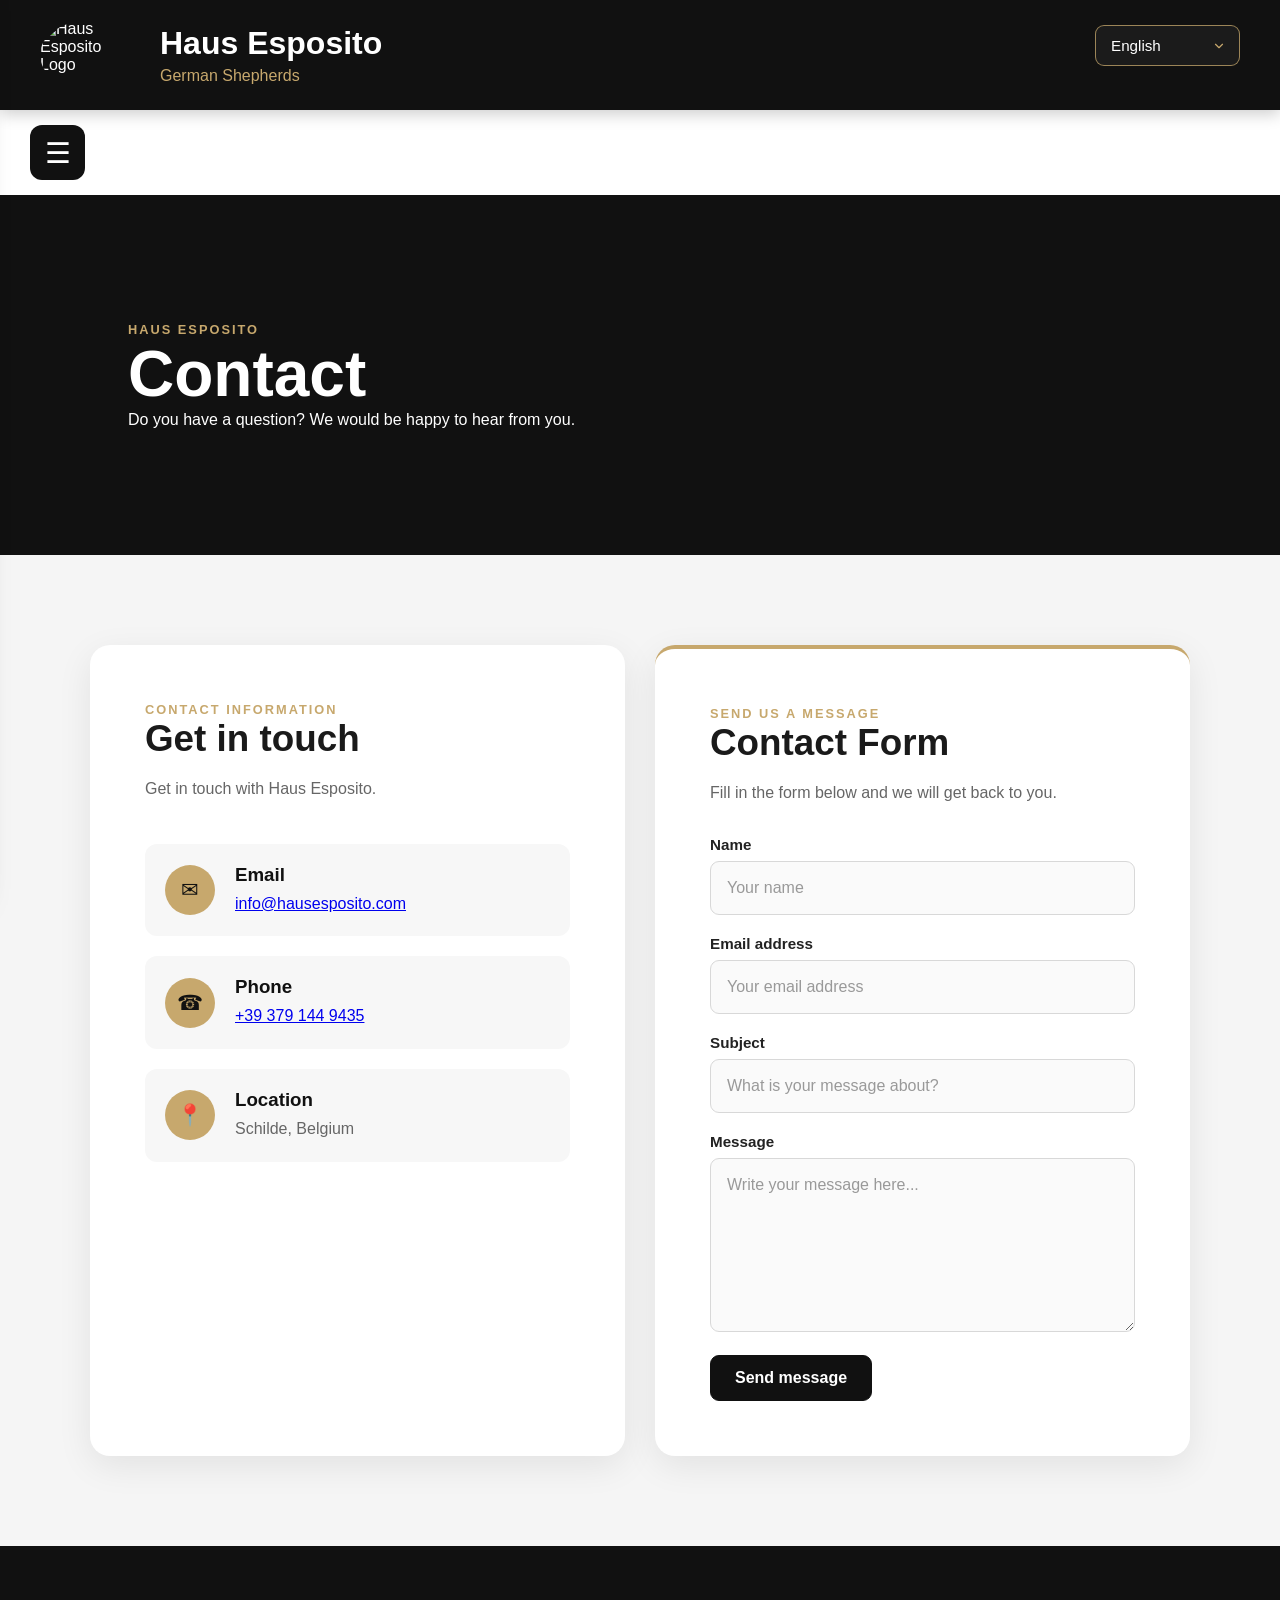
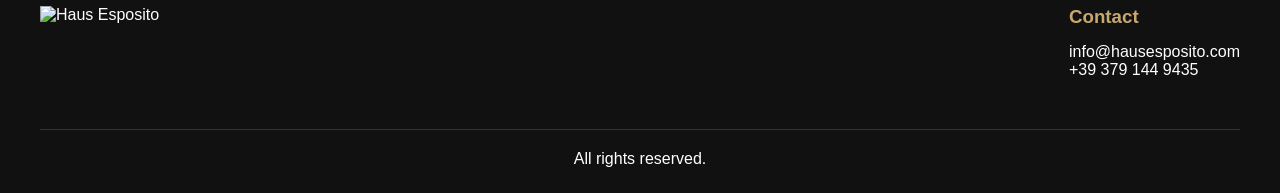
==== contact.html @ 8bb3ee7a "Add files via upload" ====
<!DOCTYPE html>
<html lang="en">

<head>
    <meta charset="UTF-8">
    <meta name="viewport" content="width=device-width, initial-scale=1.0">

    <title>Haus Esposito - Contact</title>

    <link rel="icon" type="image/png" href="images/site_logo.png">
    <link rel="stylesheet" href="style.css">
</head>

<body>

    <div id="overlay"></div>

    <!-- SIDEBAR -->

    <nav id="sidebar">

        <h2>Haus Esposito</h2>

        <a href="index.html" data-translate="home">Home</a>

        <div class="submenu">
            <span data-translate="dogs">Our Dogs</span>

            <a href="reuen.html" data-translate="males">Males</a>
            <a href="teven.html" data-translate="females">Females</a>
            <a href="puppys.html" data-translate="puppies">Our Puppies</a>
        </div>

        <a href="foto-galerij.html" data-translate="gallery">Photo Gallery</a>
        <a href="over-ons.html" data-translate="about">About Us</a>

        <a href="news.html" class="news-nav-link">
            <span class="news-label" data-translate="news">News</span>
            <span class="news-badge">NEW!</span>
        </a>

        <a href="contact.html" class="active" data-translate="contact">Contact</a>

    </nav>


    <!-- HEADER -->

    <header>

        <div class="logo-container">

            <img src="images/logo.jpg" alt="Haus Esposito Logo">

            <div>
                <h1>Haus Esposito</h1>
                <p data-translate="breed">German Shepherds</p>
            </div>

        </div>

        <div class="language-selector">
            <select id="languageSelect" onchange="setLanguage(this.value)">
                <option value="en">English</option>
                <option value="nl">Nederlands</option>
                <option value="de">Deutsch</option>
                <option value="it">Italiano</option>
            </select>
        </div>

    </header>


    <!-- MENU BUTTON -->

    <div class="menu-bar">
        <button id="menuBtn">☰</button>
    </div>


    <!-- PAGE HERO -->

    <section class="page-hero">

        <div class="page-hero-content">

            <p class="eyebrow">HAUS ESPOSITO</p>

            <h1 data-translate="contact">Contact</h1>

            <p data-translate="contactHeroText">
                Feel free to get in touch with us.
            </p>

        </div>

    </section>


    <!-- CONTACT CONTENT -->

    <main class="contact-page">

        <div class="contact-container">

            <!-- CONTACT INFORMATION -->

            <div class="contact-card">

                <span class="eyebrow" data-translate="contactDetails">
                    CONTACT INFORMATION
                </span>

                <h2 data-translate="contactTitle">
                    Get in touch with us
                </h2>

                <p class="contact-intro" data-translate="contactIntro">
                    Do you have questions about our German Shepherds, our dogs or future litters? We will be happy to help you.
                </p>


                <div class="contact-details">

                    <!-- EMAIL -->

                    <div class="contact-item">

                        <div class="contact-icon">✉</div>

                        <div>
                            <h3 data-translate="email">Email</h3>

                            <p>
                                <a href="mailto:info@hausesposito.com">
                                    info@hausesposito.com
                                </a>
                            </p>
                        </div>

                    </div>


                    <!-- PHONE -->

                    <div class="contact-item">

                        <div class="contact-icon">☎</div>

                        <div>
                            <h3 data-translate="phone">Phone</h3>

                            <p>
                                <a href="tel:+39 379 144 9435">
                                    +39 379 144 9435
                                </a>
                            </p>
                        </div>

                    </div>


                    <!-- LOCATION -->

                    <div class="contact-item">

                        <div class="contact-icon">📍</div>

                        <div>
                            <h3 data-translate="location">Location</h3>

                            <p data-translate="locationValue">
                                Schilde, Belgium
                            </p>
                        </div>

                    </div>

                </div>

            </div>


            <!-- CONTACT FORM -->

            <div class="contact-card contact-form-card">

                <span class="eyebrow" data-translate="formEyebrow">
                    SEND US A MESSAGE
                </span>

                <h2 data-translate="formTitle">
                    Contact form
                </h2>

                <p class="contact-intro" data-translate="formIntro">
                    Fill in the form below and let us know how we can help you.
                </p>


                <form
                    id="contactForm"
                    action="https://api.web3forms.com/submit"
                    method="POST"
                >

                <input
                    type="hidden"
                    name="access_key"
                    value="2a1e0114-d9b5-4f14-b471-3b228fc2c122"
                >

                    <input
                        type="hidden"
                        name="from_name"
                        value="Haus Esposito Contact Form"
                    >


                    <div class="form-group">

                        <label for="contactName" data-translate="formName">
                            Your name
                        </label>

                        <input
                            type="text"
                            id="contactName"
                            name="name"
                            placeholder="Enter your name"
                            data-translate-placeholder="formNamePlaceholder"
                            required
                        >

                    </div>


                    <div class="form-group">

                        <label for="contactEmail" data-translate="formEmail">
                            Your email address
                        </label>

                        <input
                            type="email"
                            id="contactEmail"
                            name="email"
                            placeholder="Enter your email address"
                            data-translate-placeholder="formEmailPlaceholder"
                            required
                        >

                    </div>


                    <div class="form-group">

                        <label for="contactSubject" data-translate="formSubject">
                            Subject
                        </label>

                        <input
                            type="text"
                            id="contactSubject"
                            name="subject"
                            placeholder="Enter the subject"
                            data-translate-placeholder="formSubjectPlaceholder"
                            required
                        >

                    </div>


                    <div class="form-group">

                        <label for="contactMessage" data-translate="formMessage">
                            Your message
                        </label>

                        <textarea
                            id="contactMessage"
                            name="message"
                            rows="6"
                            placeholder="Write your message here..."
                            data-translate-placeholder="formMessagePlaceholder"
                            required
                        ></textarea>

                    </div>


                    <button type="submit" class="preview-btn" id="submitButton" data-translate="formSend">
                        Send message
                    </button>


                    <p
                        id="formStatus"
                        class="form-status"
                        role="status"
                        aria-live="polite"
                        hidden
                    ></p>

                </form>

            </div>

        </div>

    </main>


    <!-- FOOTER -->

    <footer>

        <div class="footer-content">

            <div>
                <img
                    src="images/logo.jpg"
                    class="footer-logo"
                    alt="Haus Esposito"
                >
            </div>

            <div>

                <h3 data-translate="contact">Contact</h3>

                <p>info@hausesposito.com</p>

                <p>+39 379 144 9435</p>

            </div>

        </div>


        <div class="copyright" data-translate="footerRights">
            All rights reserved.
        </div>

    </footer>


    <!-- SCRIPTS -->

    <script src="translations.js"></script>
    <script src="script.js"></script>

    <script>
        document.addEventListener("DOMContentLoaded", function () {

            const contactForm = document.getElementById("contactForm");
            const formStatus = document.getElementById("formStatus");
            const submitButton = document.getElementById("submitButton");
            const languageSelect = document.getElementById("languageSelect");

            const messages = {
                en: {
                    sending: "Sending your message...",
                    success: "Your message has been sent successfully! We will get back to you as soon as possible.",
                    error: "Something went wrong. Please try again or contact us directly by email.",
                    button: "Send message"
                },
                nl: {
                    sending: "Je bericht wordt verzonden...",
                    success: "Je bericht is succesvol verzonden! We nemen zo snel mogelijk contact met je op.",
                    error: "Er is iets misgegaan. Probeer het opnieuw of neem rechtstreeks contact met ons op via e-mail.",
                    button: "Bericht verzenden"
                },
                de: {
                    sending: "Deine Nachricht wird gesendet...",
                    success: "Deine Nachricht wurde erfolgreich gesendet! Wir werden uns so schnell wie möglich bei dir melden.",
                    error: "Etwas ist schiefgelaufen. Bitte versuche es erneut oder kontaktiere uns direkt per E-Mail.",
                    button: "Nachricht senden"
                },
                it: {
                    sending: "Il tuo messaggio è in fase di invio...",
                    success: "Il tuo messaggio è stato inviato correttamente! Ti risponderemo il prima possibile.",
                    error: "Qualcosa è andato storto. Riprova oppure contattaci direttamente via e-mail.",
                    button: "Invia messaggio"
                }
            };

            function getCurrentLanguage() {
                const selectedLanguage = languageSelect ? languageSelect.value : "en";
                return messages[selectedLanguage] ? selectedLanguage : "en";
            }

            contactForm.addEventListener("submit", async function (event) {

                event.preventDefault();

                if (!contactForm.reportValidity()) {
                    return;
                }

                const language = getCurrentLanguage();
                const currentMessages = messages[language];

                submitButton.disabled = true;
                submitButton.textContent = currentMessages.sending;

                formStatus.hidden = false;
                formStatus.textContent = currentMessages.sending;

                try {

                    const formData = new FormData(contactForm);

                    const response = await fetch(contactForm.action, {
                        method: "POST",
                        body: formData
                    });

                    const result = await response.json();

                    if (response.ok && result.success) {

                        formStatus.textContent = currentMessages.success;
                        contactForm.reset();

                    } else {

                        formStatus.textContent = currentMessages.error;

                    }

                } catch (error) {

                    formStatus.textContent = currentMessages.error;

                } finally {

                    submitButton.disabled = false;
                    submitButton.textContent = messages[getCurrentLanguage()].button;

                }

            });

        });
    </script>

</body>
</html>
---- style.css ----
/* ========================================
   RESET
======================================== */

*{
    margin:0;
    padding:0;
    box-sizing:border-box;
}

html{
    scroll-behavior:smooth;
}

body{
    font-family:'Segoe UI',sans-serif;
    background:#f5f5f5;
    color:#1a1a1a;
    overflow-x:hidden;
}

/* ========================================
   HEADER
======================================== */

header{
    position:relative;
    background:#111;
    color:white;
    padding:20px 40px;
    box-shadow:0 4px 15px rgba(0,0,0,.2);
}

.logo-container{
    display:flex;
    align-items:center;
    gap:20px;
}

.logo-container img{
    width:auto;
    height:70px;
    max-width:100px;
    object-fit:contain;
    border-radius:50%;
    display:block;
}

.logo-container img:hover{
    transform:scale(1.05);
}

.logo-container h1{
    font-size:2rem;
    font-weight:700;
}

.logo-container p{
    color:#c7a86d;
    margin-top:5px;
}

/* ========================================
   LANGUAGE SELECTOR
======================================== */

.language-selector{
    position:absolute;
    top:25px;
    right:40px;
    z-index:10000;
}

#languageBtn{
    background:rgba(255,255,255,.08);
    border:1px solid rgba(255,255,255,.2);
    color:white;
    padding:10px 15px;
    border-radius:10px;
    cursor:pointer;
    transition:.3s;
}

#languageBtn:hover{
    background:#c7a86d;
    color:#111;
}

.language-menu{
    position:absolute;
    top:50px;
    right:0;
    min-width:190px;
    background:#111;
    border-radius:12px;
    padding:8px;
    box-shadow:0 10px 30px rgba(0,0,0,.35);
    opacity:0;
    visibility:hidden;
    transform:translateY(-10px);
    transition:.25s;
}

.language-menu.active{
    opacity:1;
    visibility:visible;
    transform:translateY(0);
}

.language-menu button{
    width:100%;
    border:none;
    background:none;
    color:white;
    text-align:left;
    padding:12px;
    border-radius:8px;
    cursor:pointer;
}

.language-menu button:hover{
    background:#c7a86d;
    color:#111;
}

/* ========================================
   GOOGLE TRANSLATE
======================================== */

#google_translate_element{
    display:none;
}

/* ========================================
   MENU BAR
======================================== */

.menu-bar{
    padding:15px 30px;
    background:white;
    box-shadow:0 2px 10px rgba(0,0,0,.08);
}

#menuBtn{
    width:55px;
    height:55px;
    border:none;
    border-radius:12px;
    background:#111;
    color:white;
    font-size:1.8rem;
    cursor:pointer;
    transition:.3s;
}

#menuBtn:hover{
    background:#c7a86d;
    color:#111;
    transform:scale(1.05);
}

/* =========================
   SIDEBAR
========================= */

#sidebar{
    position:fixed;
    top:0;
    left:-350px;

    width:320px;
    height:100vh;

    background:#111;
    z-index:9999;

    transition:.35s ease;

    padding:40px 0;

    overflow-y:auto;

    box-shadow:5px 0 30px rgba(0,0,0,.4);
}

#sidebar.active{
    left:0;
}

/* Titel */
#sidebar h2{
    color:white;
    padding:0 30px 30px;
}


/* =========================
   HOOFDMENU
========================= */

#sidebar > a{
    display:block;

    color:white;
    text-decoration:none;

    padding:16px 30px;

    transition:.3s;
}

#sidebar > a:hover{
    background:#222;
    padding-left:40px;
}


/* Actieve hoofdpagina */
#sidebar > a.active{
    background:#c7a86d;
    color:#111;
    font-weight:700;
}

#sidebar > a.active:hover{
    background:#d6b979;
    padding-left:30px;
}


/* =========================
   ONZE HONDEN
========================= */

.submenu{
    margin-top:5px;
    margin-bottom:5px;
}

/* "Onze Honden" titel */
.submenu span{
    display:block;

    color:#c7a86d;

    padding:15px 30px 10px;

    font-weight:700;
}


/* Reuen + Teven */
.submenu a{
    display:block;

    color:white;
    text-decoration:none;

    padding:13px 30px 13px 50px;

    transition:.3s;
}


/* Hover op Reuen / Teven */
.submenu a:hover{
    background:#222;

    padding-left:60px;
}


/* Actieve Reuen / Teven */
.submenu a.active{
    background:#c7a86d;

    color:#111;

    font-weight:700;
}


/* Actieve link niet extra laten verschuiven */
.submenu a.active:hover{
    background:#d6b979;

    padding-left:50px;
}


/* =========================
   ONZE PUPPY'S
========================= */

/*
   Puppy staat buiten .submenu in je HTML,
   maar hoort visueel wel bij Onze Honden.
*/

#sidebar a[href="puppys.html"]{
    padding-left:50px;
}

#sidebar a[href="puppys.html"]:hover{
    padding-left:60px;
}


/* =========================
   OVERIGE PAGINA'S
========================= */

#sidebar a[href="over-ons.html"],
#sidebar a[href="news.html"],
#sidebar a[href="contact.html"]{
    padding-left:30px;
}

#sidebar a[href="over-ons.html"]:hover,
#sidebar a[href="news.html"]:hover,
#sidebar a[href="contact.html"]:hover{
    padding-left:40px;
}

/* ========================================
   OVERLAY
======================================== */

#overlay{
    position:fixed;
    inset:0;
    background:rgba(0,0,0,.45);
    opacity:0;
    visibility:hidden;
    transition:.3s;
    z-index:9998;
}

#overlay.active{
    opacity:1;
    visibility:visible;
}

/* ========================================
   HERO
======================================== */

.hero{
    height:85vh;
    background:
        linear-gradient(rgba(0,0,0,.45),rgba(0,0,0,.45)),
        url("IMG/hero.jpg");
    background-size:cover;
    background-position:center;
    display:flex;
    justify-content:center;
    align-items:center;
    text-align:center;
    color:white;
}

.hero-content h1{
    font-size:4rem;
}

.hero-buttons{
    display:flex;
    justify-content:center;
    gap:20px;
    margin-top:35px;
    flex-wrap:wrap;
}

.hero-buttons a{
    text-decoration:none;
    background:#c7a86d;
    color:white;
    padding:15px 28px;
    border-radius:10px;
    font-weight:600;
    transition:.3s;
}

.hero-buttons a:hover{
    transform:translateY(-5px);
}

/* ========================================
   HONDEN HOMEPAGE
======================================== */

.dogs{
    width:min(1200px,90%);
    margin:auto;
    padding:80px 0;
    display:grid;
    grid-template-columns:repeat(auto-fit,minmax(350px,1fr));
    gap:35px;
}

.dog-card{
    background:white;
    border-radius:20px;
    overflow:hidden;
    box-shadow:0 10px 30px rgba(0,0,0,.1);
    transition:.3s;
}

.dog-card:hover {
    box-shadow: 0 15px 40px rgba(0, 0, 0, .15);
}

.dog-card img {
    width: 100%;
    aspect-ratio: 16 / 9;
    height: auto;
    display: block;
    object-fit: cover;
    object-position: center;
}

.card-content{
    padding:30px;
}

.card-content p{
    color:#666;
    margin:15px 0 25px;
}

/* ========================================
   REUEN / TEVEN
======================================== */

.dog-grid{
    width:min(1200px,90%);
    margin:auto;
    padding:80px 0;
    display:grid;
    grid-template-columns:repeat(auto-fit,minmax(350px,1fr));
    gap:30px;
}

.dog-box{
    width:fit-content;
    max-width:none;

    margin:auto;

    background:white;
    border-radius:20px;
    padding:25px;
}

.dog-box:hover{
    transform:translateY(-8px) scale(1.02);
    box-shadow:0 20px 50px rgba(0,0,0,.18);
}

.dog-image img{
    width:100%;
    height:220px;
    object-fit:cover;
    transition:0.3s;
}

.dog-image:hover img{
    transform:scale(1.05);
}

.dog-info{
    padding:25px;
}

.dog-info h2{
    margin-bottom:10px;
}

.age{
    color:#c7a86d;
    font-weight:700;
    margin-bottom:15px;
}

.more-btn{
    background:#111;
    color:white;
    border:none;
    padding:10px 18px;
    border-radius:8px;
    cursor:pointer;
    transition:.3s;
}

.more-btn:hover{
    background:#c7a86d;
    color:#111;
}

.dog-details{
    max-height:0;
    overflow:hidden;
    transition:max-height .5s ease;
    margin-top:15px;
    color:#666;
    line-height:1.7;
}

.dog-box.active .dog-details{
    max-height:400px;
}

/* ========================================
   PAGE HERO
======================================== */

.page-hero{
    min-height:40vh;
    background:#111;
    color:white;
    display:flex;
    align-items:center;
    padding:80px 10%;
}

.page-hero h1{
    font-size:4rem;
}

.eyebrow{
    color:#c7a86d;
    font-weight:700;
    letter-spacing:3px;
}

/* ========================================
   SIMPLE PAGES
======================================== */

.page-content{
    width:min(1200px,90%);
    margin:auto;
    padding:80px 0;
}

.page-card{
    background:white;
    padding:40px;
    border-radius:20px;
    box-shadow:0 10px 30px rgba(0,0,0,.08);
}

.page-card p{
    color:#666;
    line-height:1.8;
}

/* ========================================
   FOOTER
======================================== */

footer{
    background:#111;
    color:white;
    padding:60px 40px 25px;
}

.footer-logo{
    width:90px;
    height:90px;
    object-fit:contain;
}

.footer-content{
    display:flex;
    justify-content:space-between;
    flex-wrap:wrap;
    gap:40px;
    max-width:1200px;
    margin:auto;
}

.footer-content h3{
    color:#c7a86d;
    margin-bottom:15px;
}

.copyright{
    text-align:center;
    margin-top:50px;
    padding-top:20px;
    border-top:1px solid rgba(255,255,255,.15);
}

/* ========================================
   ANIMATION
======================================== */

@keyframes fadeUp{

    from{
        opacity:0;
        transform:translateY(50px);
    }

    to{
        opacity:1;
        transform:translateY(0);
    }

}

/* ========================================
   MOBILE
======================================== */

@media(max-width:768px){

    header{
        padding:20px;
    }

    .logo-container img{
        width:70px;
        height:70px;
    }

    .logo-container h1{
        font-size:1.5rem;
    }

    #sidebar{
        width:85%;
        left:-85%;
    }

    .hero h1{
        font-size:2.5rem;
    }

    .dogs,
    .dog-grid{
        grid-template-columns:1fr;
    }

}

/* ========================================
   CONTACT
======================================== */

.contact-section{
    width:min(1200px,90%);
    margin:auto;
    padding:80px 0;
}

.contact-card,
.contact-form{
    background:white;
    padding:40px;
    border-radius:20px;
    box-shadow:0 10px 30px rgba(0,0,0,.08);
    margin-bottom:30px;
}

.contact-form form{
    display:flex;
    flex-direction:column;
    gap:15px;
}

.contact-form input,
.contact-form textarea{
    padding:15px;
    border:1px solid #ddd;
    border-radius:10px;
}

.contact-form button{
    background:#111;
    color:white;
    border:none;
    padding:15px;
    border-radius:10px;
    cursor:pointer;
}

.contact-form button:hover{
    background:#c7a86d;
    color:#111;
}

/* ========================================
   PUPPIES
======================================== */

.puppy-info{
    width:min(1000px,90%);
    margin:auto;
    padding:80px 0;
}

.puppy-card{
    background:white;
    padding:50px;
    border-radius:20px;
    text-align:center;
    box-shadow:0 10px 30px rgba(0,0,0,.08);
}

.status{
    display:inline-block;
    background:#c7a86d;
    color:#111;
    padding:10px 20px;
    border-radius:50px;
    font-weight:700;
    margin-bottom:25px;
}

.puppy-card h2{
    margin-bottom:20px;
}

.puppy-card p{
    color:#666;
    line-height:1.8;
}

.puppy-card a{
    display:inline-block;
    margin-top:25px;
    background:#111;
    color:white;
    text-decoration:none;
    padding:14px 24px;
    border-radius:10px;
}

.dog-data{
    margin-bottom:20px;
}

.more-btn{
    margin-top:15px;
    margin-bottom:15px;
}

.dog-details{
    max-height:0;
    overflow:hidden;
    transition:max-height .4s ease;
}

.dog-box.active .dog-details{
    max-height:500px;
}

/* =========================
   HOME - OVER ONS & CONTACT
========================= */

.about-preview,
.contact-preview{
    padding:100px 0;
}

.about-preview{
    background:#f5f5f5;
}

.contact-preview{
    background:#eeeeee;
}


/* CONTAINER */

.preview-container{
    width:min(1100px,90%);
    margin:auto;

    background:white;

    padding:55px;

    border-radius:20px;

    box-shadow:0 10px 30px rgba(0,0,0,.08);
}


/* KLEINE TITEL */

.preview-container .eyebrow{
    display:block;

    color:#c7a86d;

    font-size:.85rem;

    font-weight:700;

    letter-spacing:3px;

    margin-bottom:12px;
}


/* TITEL */

.preview-container h2{
    font-size:2.4rem;

    margin-bottom:20px;

    color:#111;
}


/* TEKST */

.preview-container p{
    max-width:800px;

    color:#666;

    font-size:1.05rem;

    line-height:1.8;

    margin-bottom:25px;
}


/* KNOP */

.preview-btn{
    display:inline-block;

    padding:13px 24px;

    background:#111;

    color:white;

    text-decoration:none;

    border-radius:9px;

    font-weight:600;

    transition:.3s;
}

.preview-btn:hover{
    background:#c7a86d;

    color:#111;

    transform:translateY(-2px);
}


/* =========================
   HOME RESPONSIVE
========================= */

@media(max-width:768px){

    .about-preview,
    .contact-preview{
        padding:60px 0;
    }

    .preview-container{
        padding:35px 25px;
    }

    .preview-container h2{
        font-size:2rem;
    }

}

/* =========================
   CONTACT PAGE
========================= */

.contact-page{
    background:#f5f5f5;

    padding:90px 0;
}

.contact-container{
    width:min(1100px,90%);

    margin:auto;
}


/* CONTACT CARD */

.contact-card{
    background:white;

    border-radius:20px;

    padding:55px;

    box-shadow:0 10px 35px rgba(0,0,0,.08);
}


/* TITLE */

.contact-card h2{
    font-size:2.3rem;

    margin-bottom:15px;
}


/* INTRO */

.contact-intro{
    color:#666;

    line-height:1.8;

    max-width:700px;

    margin-bottom:40px;
}


/* CONTACT DETAILS */

.contact-details{
    display:grid;

    gap:20px;
}


/* ITEM */

.contact-item{
    display:flex;

    align-items:center;

    gap:20px;

    padding:20px;

    background:#f7f7f7;

    border-radius:12px;

    transition:.3s;
}

.contact-item:hover{
    transform:translateX(5px);

    background:#f1eadc;
}


/* ICON */

.contact-icon{
    width:50px;
    height:50px;

    display:flex;

    align-items:center;
    justify-content:center;

    background:#c7a86d;

    color:#111;

    border-radius:50%;

    font-size:1.3rem;
}


/* ITEM TITLE */

.contact-item h3{
    margin-bottom:5px;

    color:#111;
}


/* ITEM TEXT */

.contact-item p{
    color:#666;

    line-height:1.6;
}


/* =========================
   CONTACT MOBILE
========================= */

@media(max-width:768px){

    .contact-page{
        padding:60px 0;
    }

    .contact-card{
        padding:30px 25px;
    }

    .contact-card h2{
        font-size:1.9rem;
    }

    .contact-item{
        align-items:flex-start;
    }

}

/* =========================
   NIEUWS
========================= */

.news-container{

    width:min(1000px,90%);

    margin:auto;

    padding:80px 0 100px;

}


/* =========================
   NEWS CARD
========================= */

.news-card{

    background:white;

    border-radius:18px;

    margin-bottom:25px;

    box-shadow:
        0 10px 30px rgba(0,0,0,.08);

    overflow:hidden;

    transition:.3s;
}


.news-card:hover{

    box-shadow:
        0 15px 40px rgba(0,0,0,.12);

}


/* =========================
   SUMMARY
========================= */

.news-card summary{

    list-style:none;

    cursor:pointer;

    padding:30px 35px;

}


.news-card summary::-webkit-details-marker{

    display:none;

}


.news-summary{

    display:flex;

    align-items:center;

    justify-content:space-between;

    gap:20px;

}


.news-date{

    display:block;

    color:#c7a86d;

    font-size:.85rem;

    font-weight:700;

    text-transform:uppercase;

    letter-spacing:1.5px;

    margin-bottom:8px;

}


.news-summary h2{

    font-size:1.5rem;

    color:#111;

}


.news-arrow{
    display:inline-flex;
    align-items:center;
    justify-content:center;
    padding:11px 20px;
    background:#111;
    color:white;
    border-radius:8px;
    font-size:.9rem;
    font-weight:600;
    flex-shrink:0;
    transition:.3s;
}

.news-card:hover .news-arrow{
    background:#c7a86d;
    color:#111;
}

.news-card details[open] .news-arrow{
    background:#c7a86d;
    color:#111;
}

/* =========================
   NEWS CONTENT
========================= */

.news-content{

    padding:25px 35px 35px;

    color:#666;

    line-height:1.8;

}


.news-content p{

    margin-bottom:15px;

}


.news-content p:last-child{

    margin-bottom:0;

}


/* =========================
   MOBILE
========================= */

@media(max-width:768px){

    .news-container{

        width:90%;

        padding:60px 0 80px;

    }


    .news-card summary{

        padding:25px;

    }


    .news-summary h2{

        font-size:1.25rem;

    }


    .news-content{

        padding:20px 25px 30px;

    }


    .news-arrow{

        width:35px;

        height:35px;

        font-size:1.3rem;

    }

}

/* =========================
   FOTO GALERIJ
========================= */

.gallery-page{
    width:min(1200px,90%);
    margin:auto;
}


/* =========================
   GALERIJ SECTIES
========================= */

.gallery-section,
.video-section{
    padding:80px 0;
}


.gallery-title{
    margin-bottom:40px;
}


.gallery-title h2{
    font-size:2.5rem;
    margin:10px 0 12px;
}


.gallery-title p{
    color:#666;
    line-height:1.7;
    max-width:700px;
}


/* =========================
   EYEBROW
========================= */

.eyebrow{
    color:#c7a86d !important;
    font-size:.8rem;
    font-weight:700;
    letter-spacing:2px;
    text-transform:uppercase;
}


/* =========================
   FOTO GRID
========================= */

.photo-grid{
    display:grid;
    grid-template-columns:repeat(3,1fr);
    gap:30px;
}


/* =========================
   FOTO CARD
========================= */

.photo-card{

    margin:0;

    background:white;

    border-radius:18px;

    overflow:hidden;

    box-shadow:
        0 10px 30px rgba(0,0,0,.10);

    transition:
        transform .35s ease,
        box-shadow .35s ease;

}


/* HOVER */

.photo-card:hover{

    transform:translateY(-7px);

    box-shadow:
        0 18px 40px rgba(0,0,0,.18);

}


/* =========================
   FOTO
========================= */

.photo-card img{

    width:100%;

    height:280px;

    display:block;

    object-fit:cover;

    transition:
        transform .4s ease;

}


.photo-card:hover img{

    transform:scale(1.04);

}


/* =========================
   CAPTION
========================= */

.photo-card figcaption,
.video-card figcaption{

    padding:24px;

}


/* =========================
   HOND + DATUM
========================= */

.media-info{

    display:flex;

    flex-wrap:wrap;

    gap:8px;

    margin-bottom:14px;

}


.media-dog,
.media-date{

    display:inline-block;

    font-size:.78rem;

    font-weight:700;

    padding:6px 10px;

    border-radius:6px;

}


.media-dog{

    background:#111;

    color:white;

}


.media-date{

    background:#f0f0f0;

    color:#555;

}


/* =========================
   TITEL MEDIA
========================= */

.photo-card h3,
.video-card h3{

    font-size:1.2rem;

    margin-bottom:8px;

}


.photo-card p,
.video-card p{

    color:#666;

    line-height:1.6;

    margin:0;

}


/* =========================
   VIDEO SECTIE
========================= */

.video-section{

    border-top:1px solid #ddd;

    margin-top:20px;

}


/* =========================
   VIDEO GRID
========================= */

.video-grid{

    display:grid;

    grid-template-columns:
        repeat(3,1fr);

    gap:30px;

}


/* =========================
   VIDEO CARD
========================= */

.video-card{

    margin:0;

    background:white;

    border-radius:18px;

    overflow:hidden;

    box-shadow:
        0 10px 30px rgba(0,0,0,.10);

    transition:
        transform .35s ease,
        box-shadow .35s ease;

}


.video-card:hover{

    transform:translateY(-7px);

    box-shadow:
        0 18px 40px rgba(0,0,0,.18);

}


/* =========================
   VIDEO
========================= */

.video-card video{

    width:100%;

    display:block;

    aspect-ratio:16/9;

    object-fit:cover;

    background:#111;

}


/* =========================
   RESPONSIVE
========================= */

@media(max-width:900px){

    .photo-grid{

        grid-template-columns:
            repeat(2,1fr);

    }


    .video-grid{

        grid-template-columns:
            repeat(2,1fr);

    }

}


@media(max-width:600px){

    .gallery-section,
    .video-section{

        padding:60px 0;

    }


    .gallery-title h2{

        font-size:2rem;

    }


    .photo-grid{

        grid-template-columns:1fr;

    }


    .video-grid{

        grid-template-columns:1fr;

    }


    .photo-card img{

        height:300px;

    }


    .media-info{

        flex-direction:column;

        align-items:flex-start;

    }

}

/* =========================
   DOG DETAILS
========================= */

.profile-pic{
    width:250px;
    height:auto;

    border-radius:15px;
    border:3px solid #c7a86d;

    display:block;
}

.dog-info h2{
    font-size:2rem;
    margin-bottom:15px;
}

.dog-data{
    margin-bottom:20px;
}

.dog-data p{
    margin:8px 0;
    font-size:1.05rem;
}

.dog-header-info h2{
    font-size:2rem;
    margin-bottom:12px;
}

.dog-details{
    max-height:0;
    overflow:hidden;
    transition:max-height .5s ease;
    margin-top:20px;
}

.dog-box.active .dog-details{
    max-height:1000px;
}

.dog-details h3{
    margin-top:20px;
    margin-bottom:10px;
    color:#111;
}

.achievements{
    list-style:none;
    padding:0;
    margin:0;
}

.achievements li{
    padding:8px 0;
    border-bottom:1px solid #eee;
}

.achievements li::before{
    content:"✓ ";
    color:#c7a86d;
    font-weight:bold;
}

@media(max-width:768px){

    .dog-header{
        flex-direction:column;
        text-align:center;
    }

    .profile-pic{
        width:160px;
        height:160px;
    }

}

/* ============================= */
/* WEBSITE UNDER MAINTENANCE     */
/* ============================= */

.maintenance-page {
    min-height: 100vh;
    background: #111;
    color: #fff;

    display: flex;
    justify-content: center;
    align-items: center;

    text-align: center;
    padding: 40px 20px;
}

.maintenance-container {
    width: min(700px, 90%);
}

.maintenance-logo {
    width: 110px;
    height: 110px;

    object-fit: cover;
    border-radius: 50%;

    margin-bottom: 30px;

    border: 2px solid #c7a86d;
}

.maintenance-eyebrow {
    display: block;

    color: #c7a86d;

    font-size: 0.85rem;
    font-weight: 600;

    letter-spacing: 4px;

    margin-bottom: 15px;
}

.maintenance-container h1 {
    font-size: clamp(2.5rem, 6vw, 4.5rem);

    line-height: 1.1;

    margin-bottom: 25px;

    font-weight: 700;
}

.maintenance-text {
    font-size: 1.3rem;

    margin-bottom: 15px;

    color: #fff;
}

.maintenance-subtext {
    max-width: 550px;

    margin: 0 auto;

    color: #bdbdbd;

    font-size: 1rem;

    line-height: 1.7;
}


/* ============================= */
/* MAINTENANCE CONTACT           */
/* ============================= */

.maintenance-contact {
    margin: 40px auto 0;
    padding: 30px;

    max-width: 550px;

    background: #181818;

    border: 1px solid #2a2a2a;
    border-radius: 15px;

    text-align: center;
}

.maintenance-contact h2 {
    color: #c7a86d;

    font-size: 1.5rem;

    margin-bottom: 12px;
}

.maintenance-contact > p {
    color: #bdbdbd;

    font-size: 0.95rem;
    line-height: 1.6;

    margin-bottom: 25px;
}

.maintenance-contact-info {
    display: flex;
    justify-content: center;
    gap: 20px;
}

.maintenance-contact-info a {
    display: flex;
    flex-direction: column;

    min-width: 200px;

    padding: 15px;

    color: #fff;
    text-decoration: none;

    background: #111;

    border: 1px solid #333;
    border-radius: 10px;

    transition: 0.3s;
}

.maintenance-contact-info a:hover {
    border-color: #c7a86d;

    transform: translateY(-3px);
}

.maintenance-contact-info strong {
    color: #c7a86d;

    margin-bottom: 5px;
}


/* ============================= */
/* DIVIDER & FOOTER TEXT         */
/* ============================= */

.maintenance-line {
    width: 80px;
    height: 2px;

    background: #c7a86d;

    margin: 35px auto;
}

.maintenance-footer {
    color: #c7a86d;

    font-size: 0.9rem;

    letter-spacing: 1px;
}


/* ============================= */
/* MOBILE                        */
/* ============================= */

@media (max-width: 600px) {

    .maintenance-container h1 {
        font-size: 2.5rem;
    }

    .maintenance-text {
        font-size: 1.1rem;
    }

    .maintenance-subtext {
        font-size: 0.95rem;
    }

    .maintenance-logo {
        width: 90px;
        height: 90px;
    }

    .maintenance-contact {
        padding: 25px 20px;
    }

    .maintenance-contact-info {
        flex-direction: column;
        gap: 10px;
    }

    .maintenance-contact-info a {
        min-width: unset;
    }

}

/* ========================================
   LANGUAGE SELECTOR - SELECT VERSION
======================================== */

.language-selector select {
    appearance: none;
    -webkit-appearance: none;
    min-width: 145px;
    padding: 11px 38px 11px 15px;
    border: 1px solid rgba(199,168,109,.75);
    border-radius: 9px;
    background-color: #1b1b1b;
    background-image: url("data:image/svg+xml,%3Csvg xmlns='http://www.w3.org/2000/svg' width='14' height='14' viewBox='0 0 24 24' fill='none' stroke='%23c7a86d' stroke-width='2' stroke-linecap='round' stroke-linejoin='round'%3E%3Cpath d='m6 9 6 6 6-6'/%3E%3C/svg%3E");
    background-repeat: no-repeat;
    background-position: right 13px center;
    color: #fff;
    font: inherit;
    font-size: .95rem;
    cursor: pointer;
    transition: border-color .25s, background-color .25s, box-shadow .25s;
}

.language-selector select:hover,
.language-selector select:focus {
    border-color: #c7a86d;
    background-color: #252525;
    box-shadow: 0 0 0 3px rgba(199,168,109,.15);
    outline: none;
}

.language-selector select option {
    background: #111;
    color: #fff;
}


/* ========================================
   CONTACT FORM - LAYOUT
======================================== */

/* Zet contactgegevens en formulier naast elkaar */
.contact-container {
    display: grid;
    grid-template-columns: repeat(2, minmax(0, 1fr));
    align-items: start;
    gap: 30px;
}

.contact-card {
    min-width: 0;
    height: 100%;
    margin-bottom: 0;
}

.contact-form-card {
    border-top: 4px solid #c7a86d;
}

.contact-form-card .contact-intro {
    margin-bottom: 28px;
}


/* ========================================
   CONTACT FORM - INPUTS
======================================== */

#contactForm {
    display: flex;
    flex-direction: column;
    gap: 20px;
}

#contactForm .form-group {
    display: flex;
    flex-direction: column;
    gap: 8px;
}

#contactForm label {
    color: #222;
    font-weight: 650;
    font-size: .95rem;
}

#contactForm input,
#contactForm textarea {
    width: 100%;
    padding: 14px 16px;
    border: 1px solid #d8d8d8;
    border-radius: 9px;
    background: #fafafa;
    color: #1a1a1a;
    font: inherit;
    font-size: 1rem;
    line-height: 1.5;
    transition: border-color .25s, box-shadow .25s, background-color .25s;
}

#contactForm textarea {
    min-height: 150px;
    resize: vertical;
}

#contactForm input::placeholder,
#contactForm textarea::placeholder {
    color: #999;
}

#contactForm input:focus,
#contactForm textarea:focus {
    outline: none;
    border-color: #c7a86d;
    background: #fff;
    box-shadow: 0 0 0 3px rgba(199,168,109,.18);
}


/* ========================================
   CONTACT FORM - BUTTON & STATUS
======================================== */

#contactForm button.preview-btn {
    align-self: flex-start;
    border: 1px solid #111;
    cursor: pointer;
    font: inherit;
    font-weight: 650;
    font-size: 1rem;
    margin-top: 3px;
}

#contactForm button.preview-btn:hover {
    border-color: #c7a86d;
}

#formStatus {
    padding: 14px 16px;
    border-left: 4px solid #c7a86d;
    border-radius: 7px;
    background: #f7f2e9;
    color: #4b402e;
    font-size: .95rem;
    line-height: 1.6;
}

#formStatus[hidden] {
    display: none;
}


/* ========================================
   CONTACT FORM - RESPONSIVE
======================================== */

@media (max-width: 900px) {
    .contact-container {
        grid-template-columns: 1fr;
        gap: 25px;
    }

    .contact-card {
        height: auto;
    }
}

@media (max-width: 768px) {
    .language-selector {
        top: 22px;
        right: 20px;
    }

    .language-selector select {
        min-width: 125px;
        padding: 9px 32px 9px 11px;
        font-size: .85rem;
    }

    #contactForm {
        gap: 17px;
    }

    #contactForm button.preview-btn {
        width: 100%;
        text-align: center;
    }
}

@media (max-width: 480px) {
    .language-selector {
        top: 18px;
        right: 15px;
    }

    .language-selector select {
        min-width: 112px;
        max-width: 125px;
        font-size: .8rem;
    }
}



/* =========================
   NEWS NAVIGATION
   ========================= */

#sidebar > a.news-nav-link {
    display: flex !important;
    flex-direction: row !important;
    align-items: center !important;
    justify-content: space-between !important;
    width: 100% !important;
    text-align: left !important;
    position: relative;
    overflow: hidden;
}

/* NEWS ALWAYS LEFT */

#sidebar > a.news-nav-link .news-label {
    order: 1 !important;
    margin-right: auto;
    position: relative;
    z-index: 2;
}

/* NEW ALWAYS RIGHT */

#sidebar > a.news-nav-link .news-badge {
    order: 2 !important;
    margin-left: auto !important;
    margin-right: 0 !important;

    display: none;
    flex-shrink: 0;

    padding: 5px 12px;
    background: #E5B51B;
    color: #111;

    border: 2px solid #111;
    border-radius: 5px;

    font-size: 12px;
    font-weight: 1000;
    font-style: italic;
    letter-spacing: 1px;

    position: relative;
    z-index: 2;

    animation: comicPop 2.8s ease-in-out infinite;
}

#sidebar > a.news-nav-link.show-news-badge .news-badge {
    display: inline-flex;
}

@keyframes comicPop {
    0%, 75%, 100% {
        transform: scale(1) rotate(0deg);
    }
    80% {
        transform: scale(1.18) rotate(-5deg);
    }
    85% {
        transform: scale(1.08) rotate(4deg);
    }
    90% {
        transform: scale(1.13) rotate(-2deg);
    }
}

#sidebar > a.news-nav-link::after {
    content: "";
    position: absolute;
    top: 0;
    left: -100%;
    width: 60%;
    height: 100%;
    background: linear-gradient(
        110deg,
        transparent,
        rgba(255, 235, 160, .35),
        transparent
    );
    pointer-events: none;
    animation: newsShine 3.5s ease-in-out infinite;
}

@keyframes newsShine {
    0% { left: -100%; }
    45%, 100% { left: 150%; }
}

@media (prefers-reduced-motion: reduce) {
    #sidebar > a.news-nav-link::after,
    #sidebar > a.news-nav-link .news-badge {
        animation: none;
    }
}

/* FIX HOMEPAGE DOG CARDS */

.dogs {
    display: grid;
    grid-template-columns: repeat(2, minmax(0, 1fr));
    align-items: stretch;
}

.dog-card {
    height: 100%;
    transform: none;
}

.dog-card:hover {
    transform: none !important;
}

.dog-card img {
    display: block;
    width: 100%;
    height: 400px;
    object-fit: cover;
    object-position: center;
}

@media (max-width: 768px) {
    .dogs {
        grid-template-columns: 1fr;
    }
}


/* ================================
   WITO PROFILE
================================ */

.wito-section {
    padding: 22px 0;
    border-bottom: 1px solid #e8e1d5;
}

.wito-section:last-child {
    border-bottom: none;
}

.wito-eyebrow {
    display: block;
    color: #b18c4f;
    font-size: .72rem;
    font-weight: 800;
    letter-spacing: 2.5px;
    margin-bottom: 8px;
}

.wito-section h3 {
    color: #111;
    font-size: 1.35rem;
    margin: 0 0 14px;
}

.wito-section p {
    color: #666;
    line-height: 1.85;
    margin-bottom: 13px;
}

.wito-section p:last-child {
    margin-bottom: 0;
}

.wito-highlight {
    color: #a17a37;
    font-weight: 700;
}

.wito-section strong {
    color: #292929;
}

.wito-stud {
    background: #f8f5ef;
    border-radius: 12px;
    padding: 24px;
    margin-top: 15px;
}

.wito-contact-btn {
    display: inline-block;
    margin-top: 18px;
    padding: 12px 20px;
    background: #111;
    color: white;
    text-decoration: none;
    border-radius: 8px;
    font-weight: 600;
    transition: .3s;
}

.wito-contact-btn:hover {
    background: #c7a86d;
    color: #111;
}


/* ================================
   ABOUT US PROFILE
================================ */

.about-profile {
    padding: 50px;
}

.about-section {
    padding: 28px 0;
    border-bottom: 1px solid #e8e1d5;
}

.about-section:first-child {
    padding-top: 0;
}

.about-section:last-of-type {
    border-bottom: none;
}

.about-eyebrow {
    display: block;
    color: #b18c4f;
    font-size: .75rem;
    font-weight: 800;
    letter-spacing: 2.5px;
    margin-bottom: 10px;
}

.about-section h2 {
    color: #111;
    font-size: 1.65rem;
    margin-bottom: 18px;
}

.about-section p {
    color: #666;
    font-size: 1.02rem;
    line-height: 1.9;
    margin-bottom: 15px;
}

.about-section p:last-child {
    margin-bottom: 0;
}

.about-section strong {
    color: #a17a37;
    font-weight: 700;
}

/* SIGNATURE */

.about-signature {
    margin-top: 25px;
    padding: 30px;
    background: #f8f5ef;
    border-left: 4px solid #c7a86d;
    border-radius: 10px;
    text-align: center;
}

.about-signature p {
    color: #a17a37;
    font-size: 1.2rem;
    font-weight: 800;
    letter-spacing: 1px;
    margin-bottom: 12px;
}

.about-signature span {
    color: #444;
    font-size: 1rem;
    font-style: italic;
}

@media (max-width: 768px) {
    .about-profile {
        padding: 30px 25px;
    }

    .about-section h2 {
        font-size: 1.4rem;
    }

    .about-signature {
        padding: 25px 15px;
    }

    .about-signature p {
        font-size: 1rem;
    }
}
/* ================================
   PEDIGREE DOWNLOAD BUTTON
================================ */

.pedigree-download {
    display: inline-block;
    margin-top: 12px;
    padding: 12px 22px;
    background: #c7a86d;
    color: #111;
    text-decoration: none;
    font-weight: 700;
    font-size: 14px;
    border-radius: 6px;
    transition: 0.3s ease;
}

.pedigree-download:hover {
    background: #ad8d54;
    transform: translateY(-2px);
}

/* YOUTUBE VIDEO PLAYER */

.video-frame {
    position: relative;
    width: 100%;
    aspect-ratio: 16 / 9;
    overflow: hidden;
    background: #000;
}

.video-frame iframe {
    position: absolute;
    inset: 0;
    width: 100%;
    height: 100%;
    border: none;
}

.video-card {
    overflow: hidden;
}

.video-card figcaption {
    padding: 15px;
}
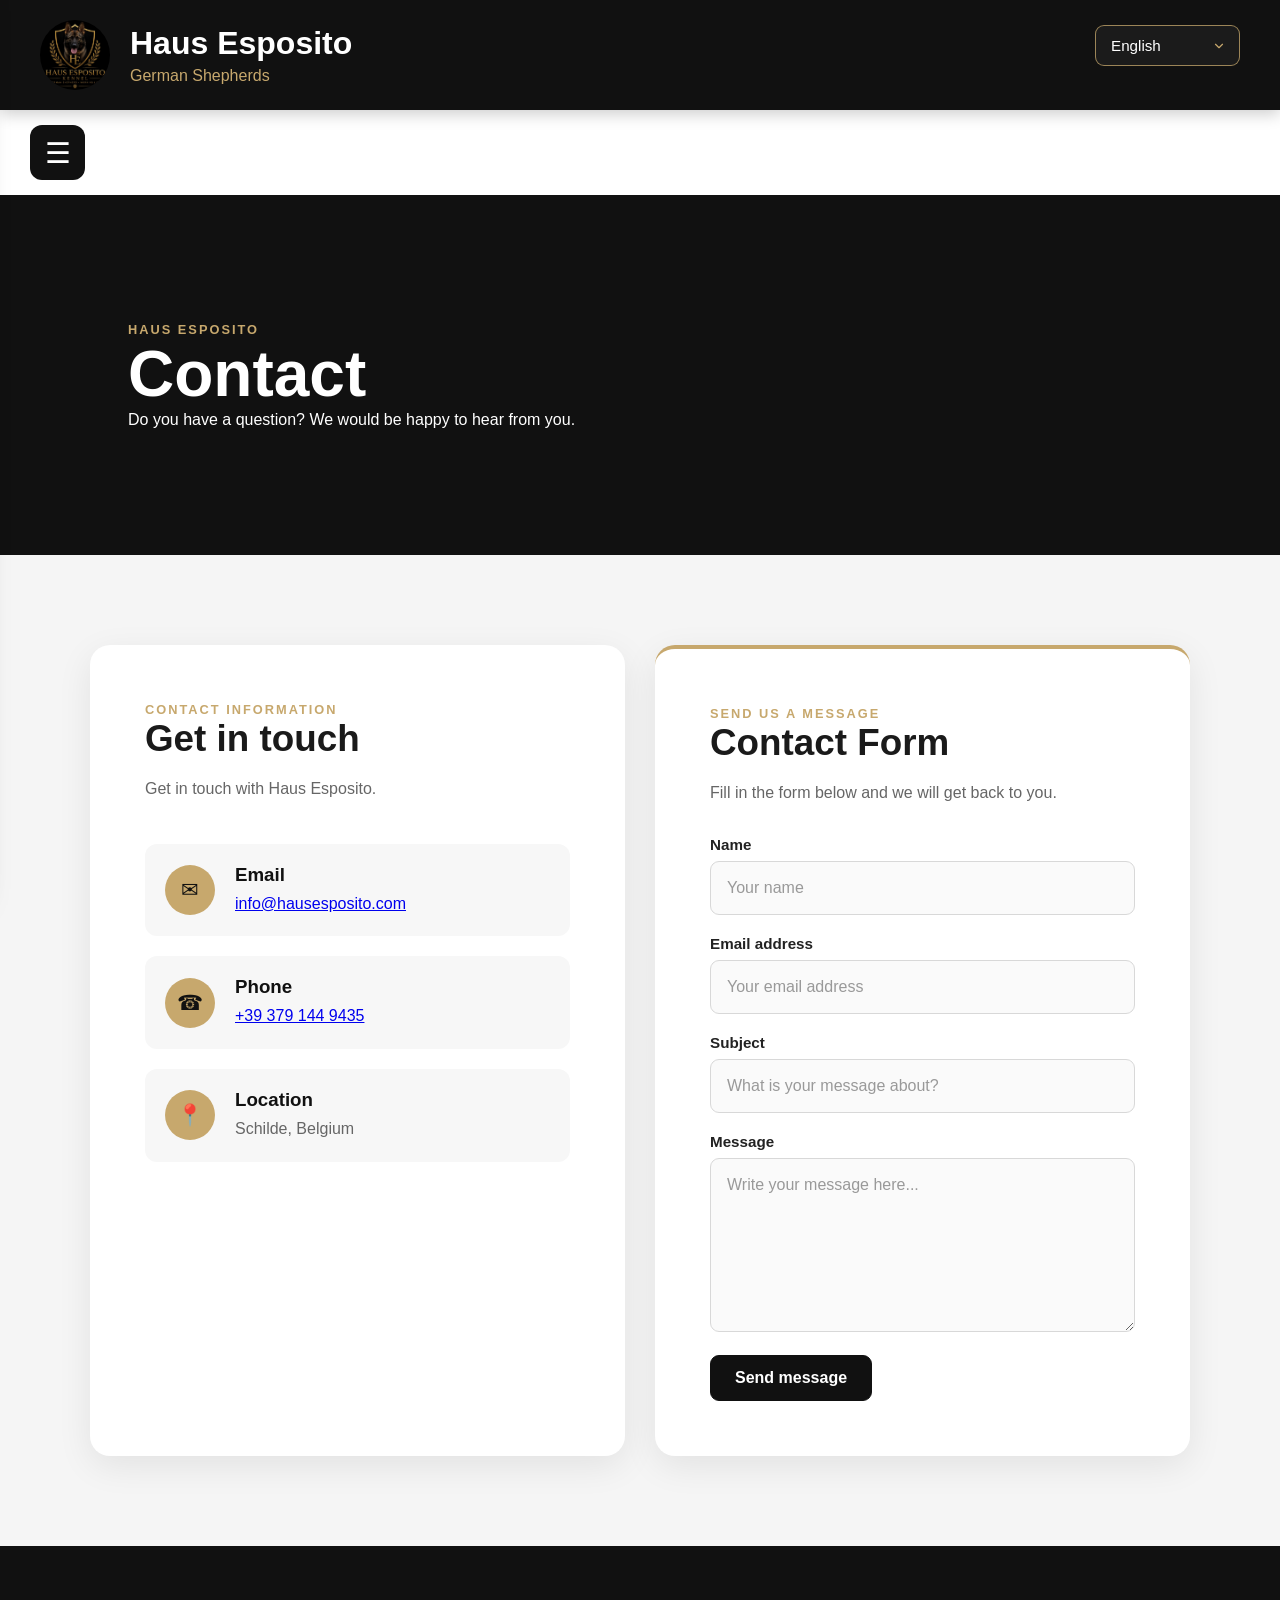
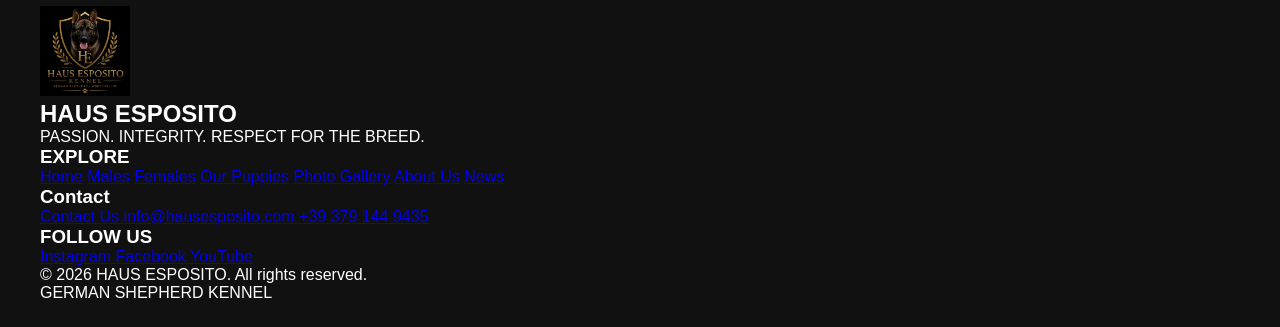
==== commit 0720cc61: "Add files via upload" ====
--- a/contact.html
+++ b/contact.html
@@ -312,38 +312,113 @@
     </main>
 
 
-    <!-- FOOTER -->
-
-    <footer>
-
-        <div class="footer-content">
-
-            <div>
-                <img
-                    src="images/logo.jpg"
-                    class="footer-logo"
-                    alt="Haus Esposito"
-                >
-            </div>
-
-            <div>
-
-                <h3 data-translate="contact">Contact</h3>
-
-                <p>info@hausesposito.com</p>
-
-                <p>+39 379 144 9435</p>
-
-            </div>
-
-        </div>
-
-
-        <div class="copyright" data-translate="footerRights">
-            All rights reserved.
-        </div>
-
-    </footer>
+
+<!-- PREMIUM EDITORIAL FOOTER -->
+
+<footer class="site-footer">
+
+    <div class="footer-main">
+
+        <!-- BRANDING -->
+        <div class="footer-brand">
+
+            <img
+                src="images/logo.jpg"
+                alt="Haus Esposito Logo"
+                class="footer-logo"
+            >
+
+            <h2>HAUS ESPOSITO</h2>
+
+            <p class="footer-tagline">
+                PASSION. INTEGRITY. RESPECT FOR THE BREED.
+            </p>
+
+        </div>
+
+
+        <!-- NAVIGATION -->
+        <div class="footer-column">
+
+            <h3 data-translate="footerExplore">EXPLORE</h3>
+
+            <a href="index.html" data-translate="home">Home</a>
+            <a href="reuen.html" data-translate="males">Our Males</a>
+            <a href="teven.html" data-translate="females">Our Females</a>
+            <a href="puppys.html" data-translate="puppies">Our Puppies</a>
+            <a href="foto-galerij.html" data-translate="gallery">Gallery</a>
+            <a href="over-ons.html" data-translate="about">About Us</a>
+            <a href="news.html" data-translate="news">News</a>
+
+        </div>
+
+
+        <!-- CONTACT -->
+        <div class="footer-column">
+
+            <h3 data-translate="contact">CONTACT</h3>
+
+            <a href="contact.html" data-translate="footerContactUs">
+                Contact Us
+            </a>
+
+            <a href="mailto:info@hausesposito.com">
+                info@hausesposito.com
+            </a>
+
+            <a href="tel:+393791449435">
+                +39 379 144 9435
+            </a>
+
+        </div>
+
+
+        <!-- SOCIAL MEDIA -->
+        <div class="footer-column">
+
+            <h3 data-translate="footerFollowUs">FOLLOW US</h3>
+
+            <!-- Replace these links with your real social media URLs -->
+
+            <a href="YOUR-INSTAGRAM-URL"
+               target="_blank"
+               rel="noopener noreferrer">
+                Instagram
+            </a>
+
+            <a href="YOUR-FACEBOOK-URL"
+               target="_blank"
+               rel="noopener noreferrer">
+                Facebook
+            </a>
+
+            <a href="YOUR-YOUTUBE-URL"
+               target="_blank"
+               rel="noopener noreferrer">
+                YouTube
+            </a>
+
+        </div>
+
+    </div>
+
+
+    <!-- COPYRIGHT -->
+    <div class="footer-bottom">
+
+        <p>
+            © 2026 HAUS ESPOSITO.
+            <span data-translate="footerRights">ALL RIGHTS RESERVED.</span>
+        </p>
+
+        <span data-translate="footerKennel">
+            GERMAN SHEPHERD KENNEL
+        </span>
+
+    </div>
+
+</footer>
+
 
 
     <!-- SCRIPTS -->
@@ -448,3 +523,5 @@
 
 </body>
 </html>
+
+
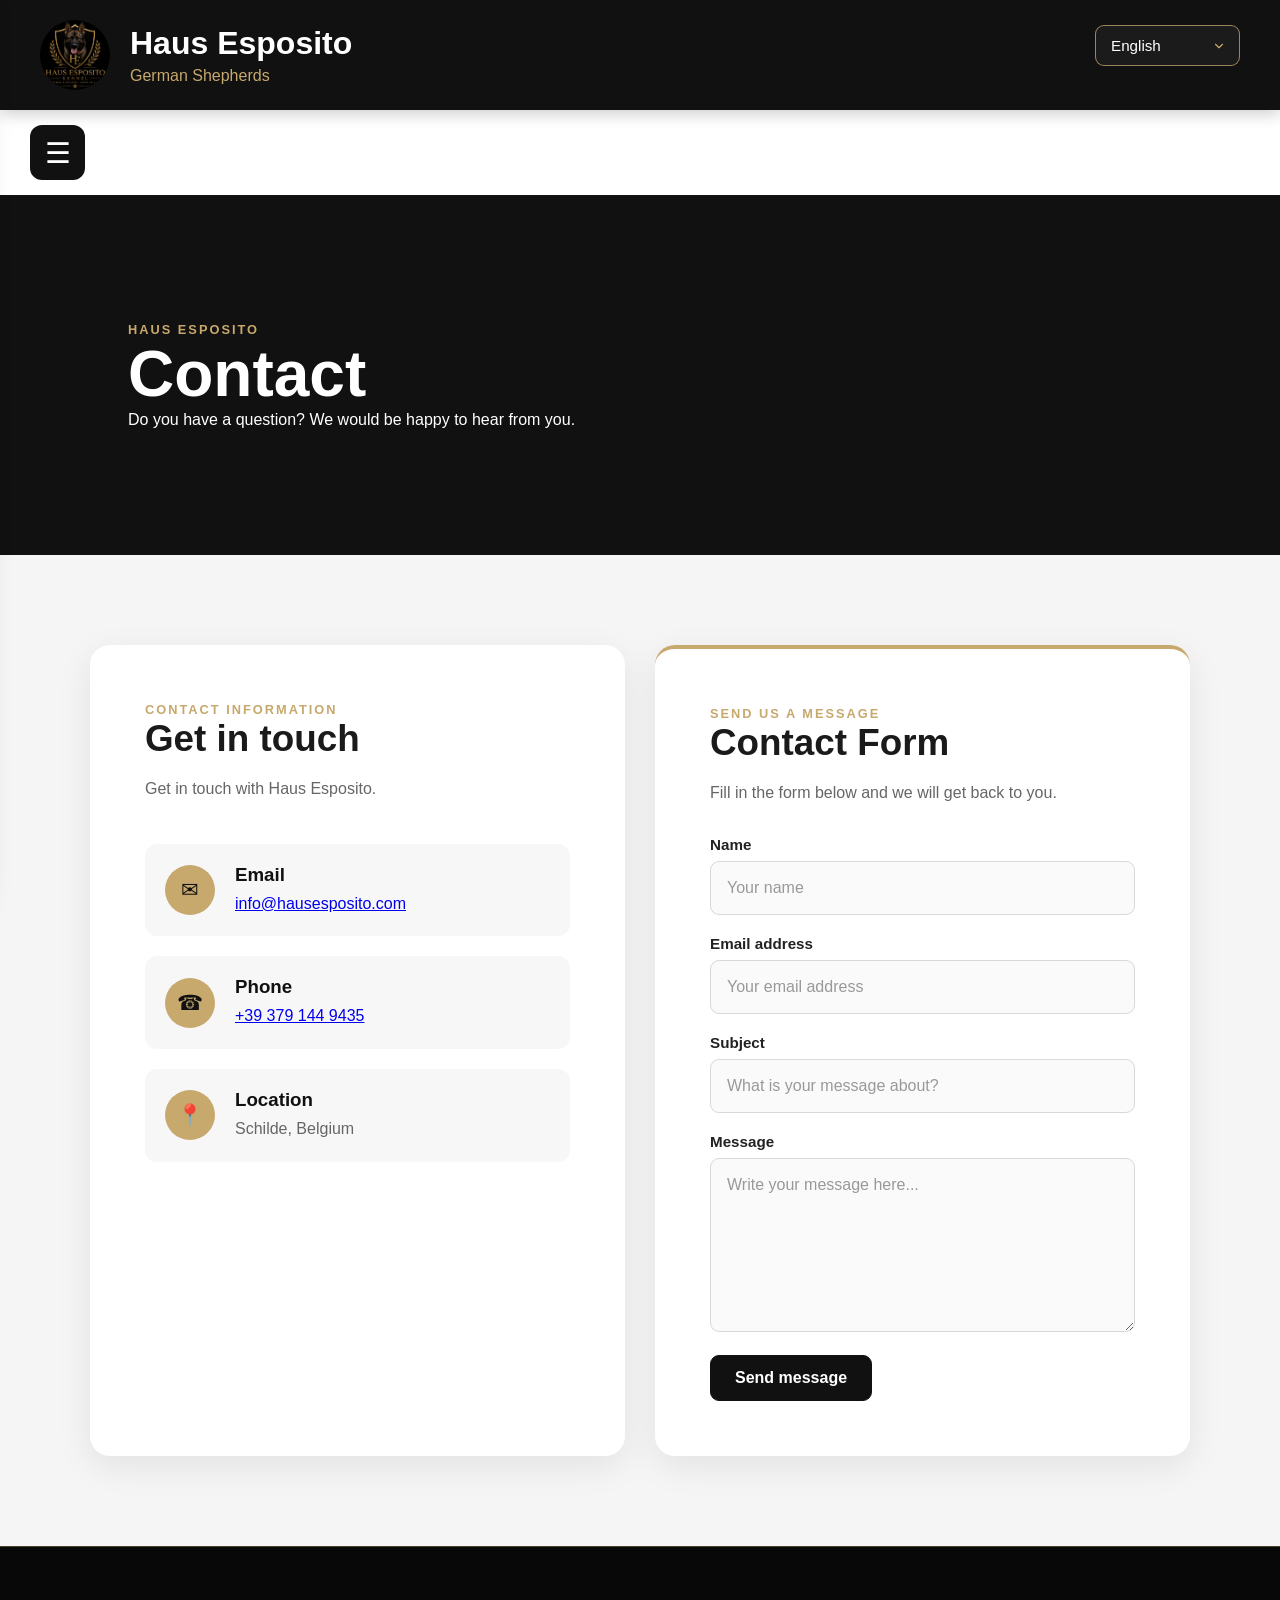
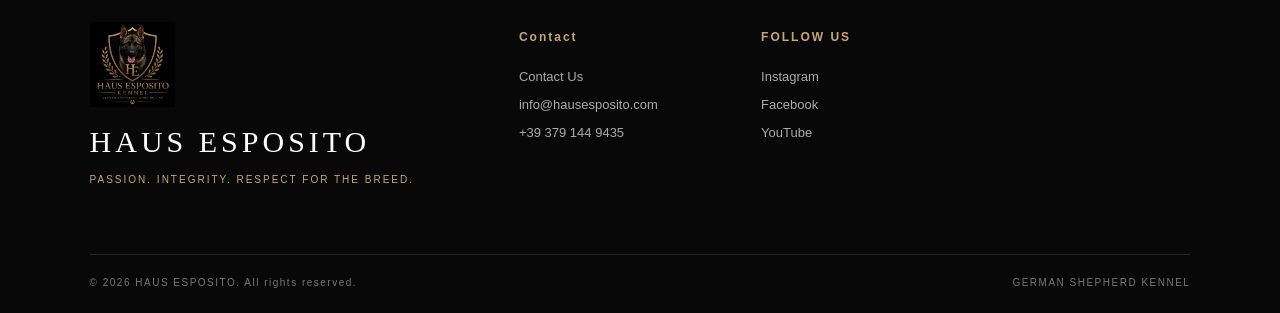
==== commit c1a7e53b: "Add files via upload" ====
--- a/contact.html
+++ b/contact.html
@@ -311,10 +311,6 @@
 
     </main>
 
-
-
-<!-- PREMIUM EDITORIAL FOOTER -->
-
 <footer class="site-footer">
 
     <div class="footer-main">
@@ -333,22 +329,6 @@
             <p class="footer-tagline">
                 PASSION. INTEGRITY. RESPECT FOR THE BREED.
             </p>
-
-        </div>
-
-
-        <!-- NAVIGATION -->
-        <div class="footer-column">
-
-            <h3 data-translate="footerExplore">EXPLORE</h3>
-
-            <a href="index.html" data-translate="home">Home</a>
-            <a href="reuen.html" data-translate="males">Our Males</a>
-            <a href="teven.html" data-translate="females">Our Females</a>
-            <a href="puppys.html" data-translate="puppies">Our Puppies</a>
-            <a href="foto-galerij.html" data-translate="gallery">Gallery</a>
-            <a href="over-ons.html" data-translate="about">About Us</a>
-            <a href="news.html" data-translate="news">News</a>
 
         </div>
 
--- a/style.css
+++ b/style.css
@@ -2447,4 +2447,138 @@
 
 .video-card figcaption {
     padding: 15px;
-}+}
+
+
+/* =================================
+   PREMIUM EDITORIAL FOOTER
+================================= */
+
+.site-footer {
+    background: #080808;
+    color: #fff;
+    padding: 75px 7% 25px;
+    border-top: 1px solid rgba(199, 168, 109, 0.35);
+}
+
+.footer-main {
+    display: grid;
+    grid-template-columns: 2fr 1fr 1fr 1fr;
+    gap: 55px;
+    max-width: 1400px;
+    margin: 0 auto;
+    padding-bottom: 65px;
+}
+
+/* BRANDING */
+
+.footer-brand {
+    display: flex;
+    flex-direction: column;
+    align-items: flex-start;
+}
+
+.footer-logo {
+    width: 85px;
+    height: auto;
+    object-fit: contain;
+    margin-bottom: 18px;
+}
+
+.footer-brand h2 {
+    font-family: Georgia, serif;
+    font-size: 30px;
+    letter-spacing: 4px;
+    font-weight: 400;
+    margin: 0 0 12px;
+}
+
+.footer-tagline {
+    color: #c7a86d;
+    font-size: 10px;
+    letter-spacing: 2px;
+    line-height: 1.8;
+}
+
+/* FOOTER COLUMNS */
+
+.footer-column {
+    display: flex;
+    flex-direction: column;
+    gap: 13px;
+}
+
+.footer-column h3 {
+    color: #c7a86d;
+    font-size: 12px;
+    letter-spacing: 2px;
+    margin: 8px 0 12px;
+    font-weight: 600;
+}
+
+.footer-column a {
+    color: #aaa;
+    text-decoration: none;
+    font-size: 13px;
+    transition: 0.3s ease;
+}
+
+.footer-column a:hover {
+    color: #c7a86d;
+    padding-left: 4px;
+}
+
+/* BOTTOM BAR */
+
+.footer-bottom {
+    max-width: 1400px;
+    margin: 0 auto;
+    padding-top: 22px;
+    border-top: 1px solid rgba(255, 255, 255, 0.12);
+    display: flex;
+    justify-content: space-between;
+    align-items: center;
+    gap: 15px;
+}
+
+.footer-bottom p,
+.footer-bottom span {
+    color: #777;
+    font-size: 10px;
+    letter-spacing: 1.5px;
+    margin: 0;
+}
+
+/* RESPONSIVE */
+
+@media (max-width: 900px) {
+    .footer-main {
+        grid-template-columns: 1fr 1fr;
+        gap: 40px;
+    }
+}
+
+@media (max-width: 550px) {
+    .site-footer {
+        padding: 55px 7% 22px;
+    }
+
+    .footer-main {
+        grid-template-columns: 1fr 1fr;
+        gap: 35px 20px;
+    }
+
+    .footer-brand {
+        grid-column: 1 / -1;
+    }
+
+    .footer-brand h2 {
+        font-size: 25px;
+    }
+
+    .footer-bottom {
+        flex-direction: column;
+        align-items: flex-start;
+        line-height: 1.8;
+    }
+}
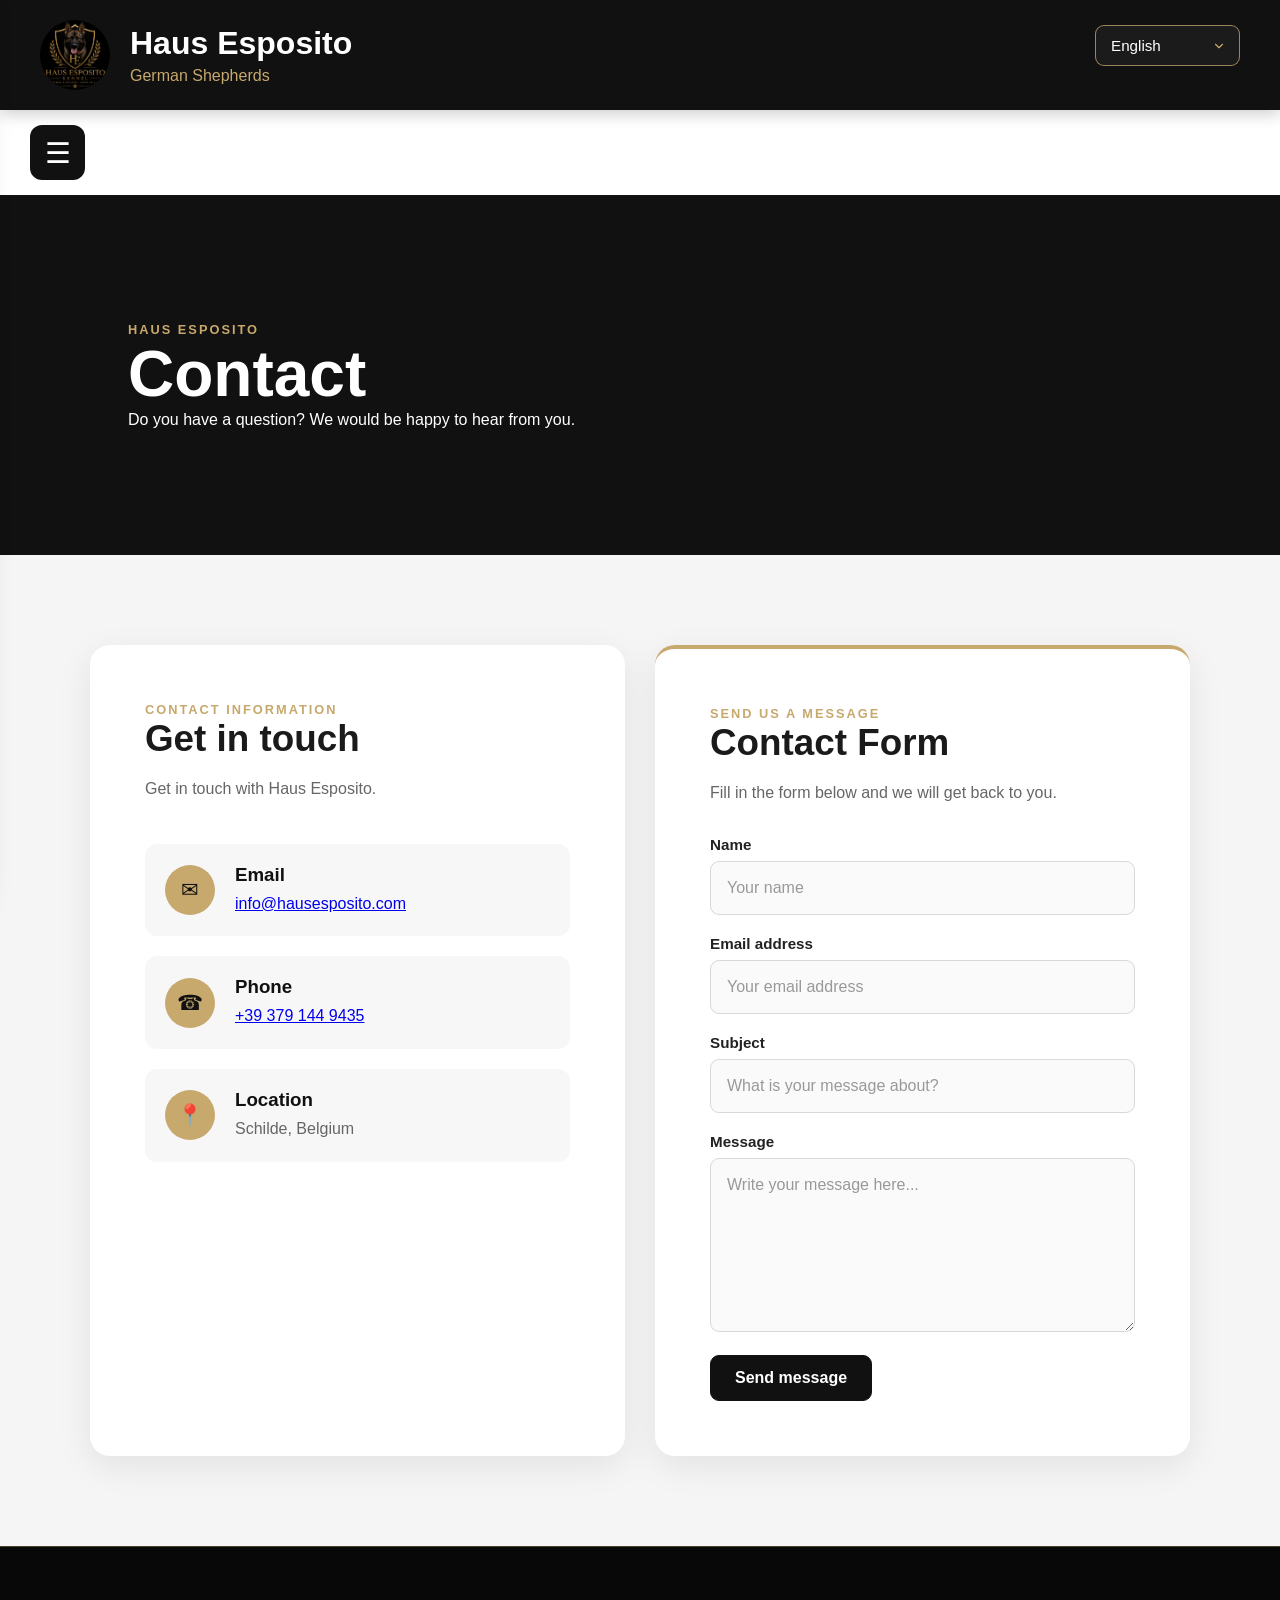
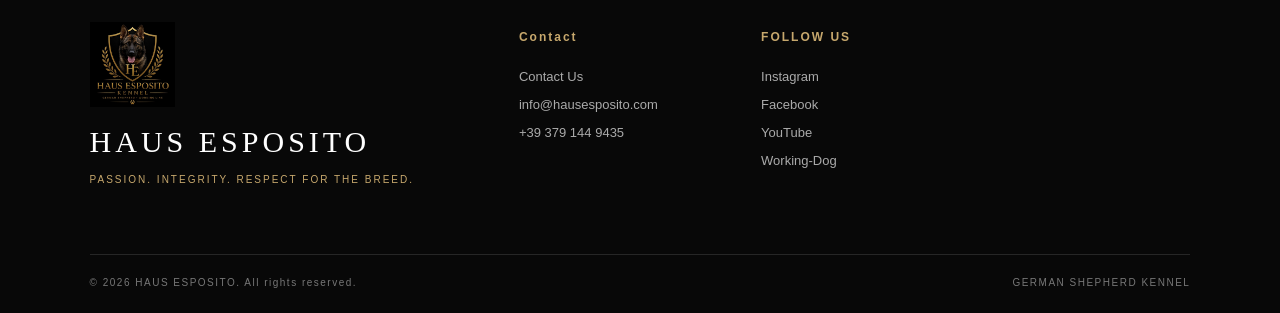
==== commit 19841e55: "Add files via upload" ====
--- a/contact.html
+++ b/contact.html
@@ -353,32 +353,37 @@
         </div>
 
 
-        <!-- SOCIAL MEDIA -->
+        <!-- SOCIAL MEDIA & PROFILES -->
         <div class="footer-column">
 
             <h3 data-translate="footerFollowUs">FOLLOW US</h3>
 
-            <!-- Replace these links with your real social media URLs -->
-
-            <a href="YOUR-INSTAGRAM-URL"
-               target="_blank"
-               rel="noopener noreferrer">
+            <a href="https://www.instagram.com/haus_esposito_kennel/"
+            target="_blank"
+            rel="noopener noreferrer">
                 Instagram
             </a>
 
-            <a href="YOUR-FACEBOOK-URL"
-               target="_blank"
-               rel="noopener noreferrer">
+            <a href="https://www.facebook.com/p/Haus-Esposito-Kennel-German-Shepperd-Working-Dog-61595395046702/"
+            target="_blank"
+            rel="noopener noreferrer">
                 Facebook
             </a>
 
-            <a href="YOUR-YOUTUBE-URL"
-               target="_blank"
-               rel="noopener noreferrer">
+            <a href="https://www.youtube.com/@HausEspositoKennel"
+            target="_blank"
+            rel="noopener noreferrer">
                 YouTube
             </a>
 
-        </div>
+            <a href="https://www.working-dog.com/user/Gaetano-Esposito-581197"
+            target="_blank"
+            rel="noopener noreferrer">
+                Working-Dog
+            </a>
+
+        </div>
+
 
     </div>
 
